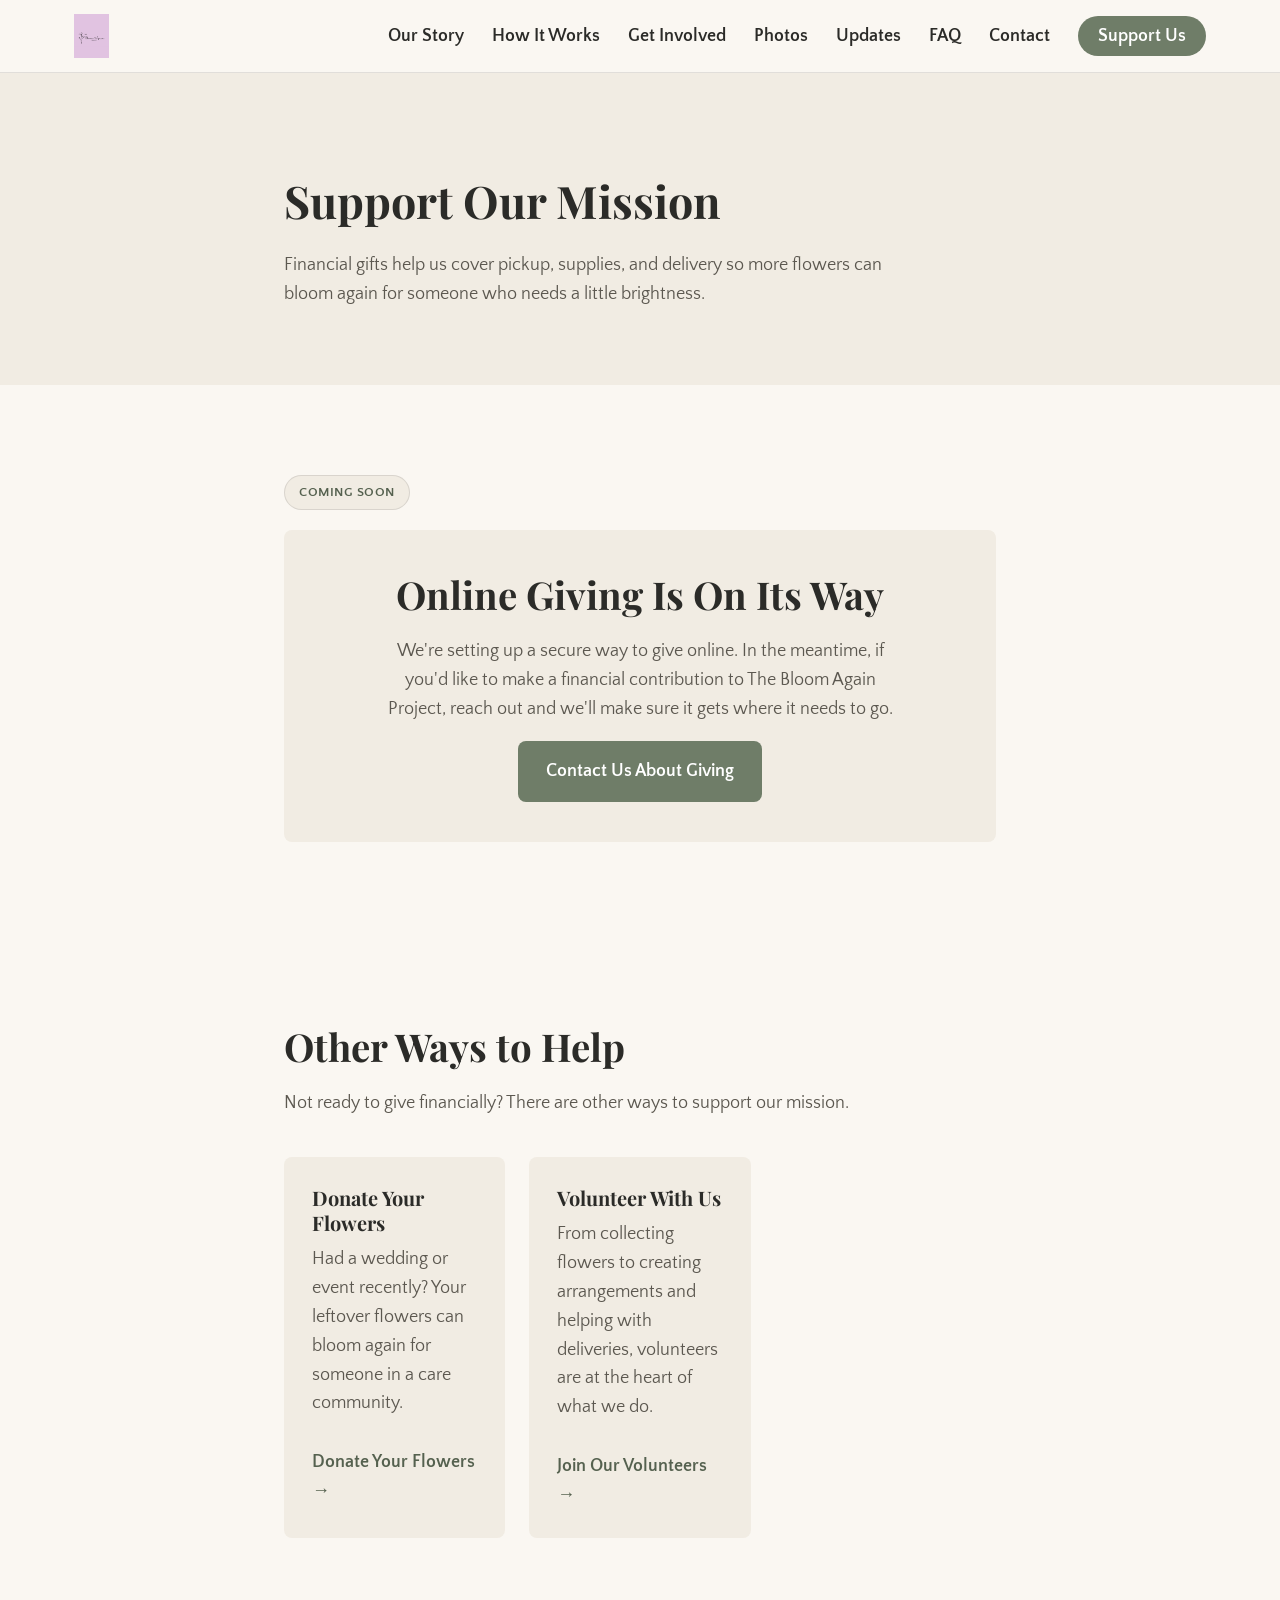
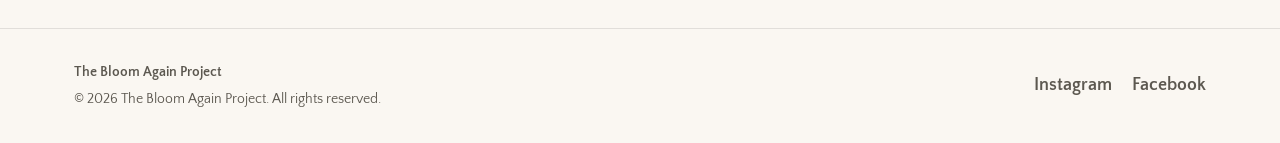
==== donate.html @ 2895359a "Add donate/photos/updates placeholder pages; update social links - New nav links (Photos, Updates, S" ====
<!DOCTYPE html>
<html lang="en">
<head>
  <meta charset="UTF-8">
  <meta name="viewport" content="width=device-width, initial-scale=1.0">
  <title>Support Us | The Bloom Again Project</title>
  <meta name="description" content="Financial support for The Bloom Again Project helps us collect and deliver repurposed flowers to hospice and care communities. Online giving is coming soon.">

  <meta property="og:type" content="website">
  <meta property="og:title" content="Support Us | The Bloom Again Project">
  <meta property="og:description" content="Financial support for The Bloom Again Project helps us collect and deliver repurposed flowers to hospice and care communities.">
  <meta property="og:image" content="images/og-image.png">
  <meta name="twitter:card" content="summary_large_image">

  <link rel="icon" href="images/favicon.png">

  <link rel="preconnect" href="https://fonts.googleapis.com">
  <link rel="preconnect" href="https://fonts.gstatic.com" crossorigin>
  <link href="https://fonts.googleapis.com/css2?family=Playfair+Display:wght@400;700&family=Quattrocento+Sans:ital,wght@0,400;0,700;1,400;1,700&display=swap" rel="stylesheet">

  <link rel="stylesheet" href="css/styles.css">
</head>
<body>
  <a class="skip-link" href="#main">Skip to main content</a>

  <header class="site-header" id="top">
    <div class="header-inner container">
      <a class="logo" href="index.html">
        <img src="images/logo.png" alt="The Bloom Again Project">
      </a>

      <nav class="main-nav" aria-label="Primary">
        <ul>
          <li><a href="index.html#our-story">Our Story</a></li>
          <li><a href="index.html#how-it-works">How It Works</a></li>
          <li><a href="index.html#get-involved">Get Involved</a></li>
          <li><a href="photos.html">Photos</a></li>
          <li><a href="updates.html">Updates</a></li>
          <li><a href="index.html#faq">FAQ</a></li>
          <li><a href="index.html#contact">Contact</a></li>
          <li><a class="nav-cta" href="donate.html" aria-current="page">Support Us</a></li>
        </ul>
      </nav>

      <button class="nav-toggle" type="button" aria-expanded="false" aria-controls="mobile-nav" aria-label="Open menu">
        <span></span><span></span><span></span>
      </button>
    </div>

    <nav id="mobile-nav" class="mobile-nav" aria-label="Mobile" hidden>
      <ul>
        <li><a href="index.html#our-story">Our Story</a></li>
        <li><a href="index.html#how-it-works">How It Works</a></li>
        <li><a href="index.html#get-involved">Get Involved</a></li>
        <li><a href="photos.html">Photos</a></li>
        <li><a href="updates.html">Updates</a></li>
        <li><a href="index.html#faq">FAQ</a></li>
        <li><a href="index.html#contact">Contact</a></li>
        <li><a class="nav-cta" href="donate.html" aria-current="page">Support Us</a></li>
      </ul>
    </nav>
  </header>

  <main id="main">
    <section class="page-hero">
      <div class="container-small">
        <h1>Support Our Mission</h1>
        <p class="section-lead">Financial gifts help us cover pickup, supplies, and delivery so more flowers can bloom again for someone who needs a little brightness.</p>
      </div>
    </section>

    <section class="donate-status">
      <div class="container-small">
        <span class="coming-soon">Coming Soon</span>
        <div class="placeholder-card">
          <h2>Online Giving Is On Its Way</h2>
          <p>We're setting up a secure way to give online. In the meantime, if you'd like to make a financial contribution to The Bloom Again Project, reach out and we'll make sure it gets where it needs to go.</p>
          <a class="btn btn-primary" href="mailto:thebloomagainproject@gmail.com?subject=Financial%20Donation%20Inquiry">Contact Us About Giving</a>
        </div>
      </div>
    </section>

    <section class="involve">
      <div class="container-small">
        <h2>Other Ways to Help</h2>
        <p class="section-lead">Not ready to give financially? There are other ways to support our mission.</p>
        <div class="involve-grid">
          <article class="involve-card">
            <h3>Donate Your Flowers</h3>
            <p>Had a wedding or event recently? Your leftover flowers can bloom again for someone in a care community.</p>
            <a class="link-arrow" href="mailto:thebloomagainproject@gmail.com?subject=Flower%20Donation%20Inquiry">Donate Your Flowers →</a>
          </article>
          <article class="involve-card">
            <h3>Volunteer With Us</h3>
            <p>From collecting flowers to creating arrangements and helping with deliveries, volunteers are at the heart of what we do.</p>
            <a class="link-arrow" href="mailto:thebloomagainproject@gmail.com?subject=Volunteer%20Inquiry">Join Our Volunteers →</a>
          </article>
        </div>
      </div>
    </section>
  </main>

  <footer class="site-footer">
    <div class="container footer-inner">
      <div class="footer-brand">
        <strong>The Bloom Again Project</strong>
        <span>© 2026 The Bloom Again Project. All rights reserved.</span>
      </div>
      <ul class="social-links">
        <li><a href="https://www.instagram.com/bloom_again_project/" target="_blank" rel="noopener noreferrer">Instagram</a></li>
        <li><a href="https://www.facebook.com/p/The-Bloom-Again-Project-61579501516312/" target="_blank" rel="noopener noreferrer">Facebook</a></li>
      </ul>
    </div>
  </footer>

  <script src="js/main.js" defer></script>
</body>
</html>
---- css/styles.css ----
/* -------------------------------------------------------
   The Bloom Again Project — base styles
   ------------------------------------------------------- */

:root {
  --font-heading: 'Playfair Display', Georgia, serif;
  --font-body: 'Quattrocento Sans', -apple-system, BlinkMacSystemFont, Helvetica Neue, sans-serif;

  --color-bg: #faf7f2;
  --color-bg-alt: #f1ece3;
  --color-text: #2b2b28;
  --color-text-muted: #5c5850;
  --color-accent: #6f7d68;
  --color-accent-dark: #55614f;
  --color-on-accent: #ffffff;
  --color-border: rgba(43, 43, 40, 0.12);

  --radius: 8px;
  --shadow: 0 4px 16px rgba(0, 0, 0, 0.08);
  --max-width: 1180px;
  --max-width-small: 760px;
}

*,
*::before,
*::after {
  box-sizing: border-box;
}

html {
  scroll-behavior: smooth;
}

body {
  margin: 0;
  font-family: var(--font-body);
  font-size: 18px;
  line-height: 1.6;
  color: var(--color-text);
  background: var(--color-bg);
}

img {
  max-width: 100%;
  display: block;
}

h1, h2, h3 {
  font-family: var(--font-heading);
  line-height: 1.25;
  margin: 0 0 0.5em;
  color: var(--color-text);
}

h1 { font-size: clamp(2.2rem, 5vw, 3.4rem); }
h2 { font-size: clamp(1.8rem, 3.5vw, 2.4rem); }
h3 { font-size: 1.25rem; }

p { margin: 0 0 1em; }

a {
  color: var(--color-accent-dark);
}

.skip-link {
  position: absolute;
  left: -9999px;
  top: 0;
  background: var(--color-accent-dark);
  color: #fff;
  padding: 12px 20px;
  z-index: 1000;
  border-radius: 0 0 var(--radius) 0;
}
.skip-link:focus {
  left: 0;
}

.container {
  max-width: var(--max-width);
  margin: 0 auto;
  padding: 0 24px;
}
.container-small {
  max-width: var(--max-width-small);
  margin: 0 auto;
  padding: 0 24px;
}

section {
  padding: 90px 0;
}
@media screen and (max-width: 780px) {
  section {
    padding: 60px 0;
  }
}

.section-lead {
  color: var(--color-text-muted);
  font-size: 1.1rem;
  max-width: 620px;
}

/* Buttons / links -------------------------------------------------- */

.btn {
  display: inline-block;
  font-family: var(--font-body);
  font-weight: 700;
  text-decoration: none;
  padding: 16px 28px;
  border-radius: var(--radius);
  cursor: pointer;
}
.btn-primary {
  background: var(--color-accent);
  color: var(--color-on-accent);
}
.btn-primary:hover {
  background: var(--color-accent-dark);
}
.btn-secondary {
  background: transparent;
  color: var(--color-on-accent);
  border: 2px solid var(--color-on-accent);
}
.btn-secondary:hover {
  background: rgba(255, 255, 255, 0.15);
}

.link-arrow {
  display: inline-block;
  margin-top: 12px;
  font-weight: 700;
  text-decoration: none;
  color: var(--color-accent-dark);
}
.link-arrow:hover {
  text-decoration: underline;
}

.cta-group {
  display: flex;
  gap: 16px;
  flex-wrap: wrap;
  margin-top: 32px;
}
@media screen and (max-width: 460px) {
  .cta-group .btn {
    width: 100%;
    text-align: center;
  }
}

/* Header ------------------------------------------------------------ */

.site-header {
  position: sticky;
  top: 0;
  z-index: 100;
  background: var(--color-bg);
  border-bottom: 1px solid var(--color-border);
}
.header-inner {
  display: flex;
  align-items: center;
  justify-content: space-between;
  min-height: 72px;
}
.logo img {
  max-height: 44px;
  width: auto;
}
.main-nav ul {
  list-style: none;
  display: flex;
  gap: 28px;
  margin: 0;
  padding: 0;
}
.main-nav a {
  text-decoration: none;
  color: var(--color-text);
  font-weight: 700;
}
.main-nav a:hover {
  color: var(--color-accent-dark);
}
.main-nav a.nav-cta {
  background: var(--color-accent);
  color: var(--color-on-accent);
  padding: 10px 20px;
  border-radius: 999px;
}
.main-nav a.nav-cta:hover {
  background: var(--color-accent-dark);
  color: var(--color-on-accent);
}
.mobile-nav a.nav-cta {
  color: var(--color-accent-dark);
}

.nav-toggle {
  display: none;
  flex-direction: column;
  justify-content: space-between;
  width: 26px;
  height: 18px;
  background: none;
  border: none;
  cursor: pointer;
  padding: 0;
}
.nav-toggle span {
  display: block;
  height: 2px;
  background: var(--color-text);
  border-radius: 2px;
}

.mobile-nav {
  border-top: 1px solid var(--color-border);
  background: var(--color-bg);
}
.mobile-nav ul {
  list-style: none;
  margin: 0;
  padding: 12px 24px 20px;
  display: flex;
  flex-direction: column;
  gap: 4px;
}
.mobile-nav a {
  display: block;
  padding: 10px 0;
  text-decoration: none;
  color: var(--color-text);
  font-weight: 700;
}

@media screen and (max-width: 780px) {
  .main-nav { display: none; }
  .nav-toggle { display: flex; }
}
@media screen and (min-width: 781px) {
  .mobile-nav { display: none !important; }
}

/* Hero ---------------------------------------------------------------- */

.hero {
  position: relative;
  background-position: center;
  background-repeat: no-repeat;
  background-size: cover;
  padding: 160px 0;
  display: flex;
  align-items: center;
}
.hero-overlay {
  position: absolute;
  inset: 0;
  background: linear-gradient(180deg, rgba(20, 20, 18, 0.55), rgba(20, 20, 18, 0.35));
}
.hero-content {
  position: relative;
  color: #fff;
}
.hero-content h1 {
  color: #fff;
}
.hero-content .lead {
  font-size: 1.2rem;
  color: rgba(255, 255, 255, 0.92);
}
@media screen and (max-width: 780px) {
  .hero { padding: 110px 0; }
}

/* Our story ------------------------------------------------------------ */

.story {
  background: var(--color-bg);
}
.story p {
  color: var(--color-text-muted);
}

/* How it works ----------------------------------------------------------- */

.steps {
  background: var(--color-bg-alt);
}
.steps-list {
  list-style: none;
  margin: 48px 0 0;
  padding: 0;
  display: grid;
  grid-template-columns: repeat(2, 1fr);
  gap: 48px;
}
.step img {
  width: 100%;
  height: 220px;
  object-fit: cover;
  border-radius: var(--radius);
  margin-bottom: 20px;
  box-shadow: var(--shadow);
}
.step p {
  color: var(--color-text-muted);
}
@media screen and (max-width: 780px) {
  .steps-list { grid-template-columns: 1fr; gap: 36px; }
}

/* Get involved -------------------------------------------------------- */

.involve-grid {
  margin-top: 40px;
  display: grid;
  grid-template-columns: repeat(3, 1fr);
  gap: 24px;
}
.involve-card {
  background: var(--color-bg-alt);
  padding: 28px;
  border-radius: var(--radius);
}
.involve-card p {
  color: var(--color-text-muted);
}
@media screen and (max-width: 780px) {
  .involve-grid { grid-template-columns: 1fr; }
}

/* Gallery / slideshow --------------------------------------------------- */

.gallery {
  background: var(--color-bg);
}
.gallery-intro {
  margin-bottom: 40px;
}
.slideshow {
  position: relative;
  max-width: 900px;
  margin: 0 auto;
  padding: 0 24px;
}
.slide-track {
  position: relative;
  border-radius: var(--radius);
  overflow: hidden;
  box-shadow: var(--shadow);
  background: var(--color-bg-alt);
}
.slide {
  display: none;
  margin: 0;
}
.slide.is-active {
  display: block;
}
.slide img {
  width: 100%;
  max-height: 560px;
  object-fit: cover;
}
.slide figcaption {
  padding: 16px 20px;
  font-family: var(--font-heading);
  font-size: 1.1rem;
  color: var(--color-text);
}
.slide-count {
  color: var(--color-text-muted);
  font-family: var(--font-body);
  font-size: 0.9rem;
  margin-right: 10px;
}
.slide-btn {
  position: absolute;
  top: 50%;
  transform: translateY(-50%);
  width: 44px;
  height: 44px;
  border-radius: 50%;
  border: none;
  background: rgba(0, 0, 0, 0.45);
  color: #fff;
  font-size: 1.1rem;
  cursor: pointer;
  z-index: 2;
}
.slide-btn:hover {
  background: rgba(0, 0, 0, 0.7);
}
.slide-btn.prev { left: 8px; }
.slide-btn.next { right: 8px; }

/* FAQ ------------------------------------------------------------------- */

.faq {
  background: var(--color-bg-alt);
}
.question {
  padding: 18px 0;
  border-top: 1px solid var(--color-border);
}
.question:last-of-type {
  border-bottom: 1px solid var(--color-border);
}
.question summary {
  font-weight: 700;
  cursor: pointer;
  font-family: var(--font-heading);
  font-size: 1.05rem;
}
.question p {
  margin-top: 14px;
  color: var(--color-text-muted);
}

/* Final CTA --------------------------------------------------------------- */

.final-cta {
  background: var(--color-accent);
  color: #fff;
  text-align: left;
}
.final-cta h2,
.final-cta p {
  color: #fff;
}
.final-cta .btn-primary {
  background: #fff;
  color: var(--color-accent-dark);
  margin-top: 20px;
}
.final-cta .btn-primary:hover {
  background: rgba(255, 255, 255, 0.85);
}

/* Contact ------------------------------------------------------------------ */

.contact {
  background: var(--color-bg);
  text-align: center;
}
.contact .btn {
  margin-top: 12px;
}
.social-links {
  list-style: none;
  display: flex;
  justify-content: center;
  gap: 20px;
  margin: 24px 0 0;
  padding: 0;
}
.social-links a {
  color: var(--color-text-muted);
  text-decoration: none;
  font-weight: 700;
}
.social-links a:hover {
  color: var(--color-accent-dark);
}

/* Subpages (Photos / Updates / Donate) ------------------------------------- */

.page-hero {
  background: var(--color-bg-alt);
  text-align: left;
  padding: 100px 0 60px;
}
.page-hero h1 {
  font-size: clamp(2rem, 4.5vw, 2.8rem);
}
.page-hero .section-lead {
  max-width: 620px;
}

.coming-soon {
  display: inline-block;
  font-family: var(--font-body);
  font-size: 0.8rem;
  font-weight: 700;
  letter-spacing: 0.04em;
  text-transform: uppercase;
  color: var(--color-accent-dark);
  background: var(--color-bg-alt);
  border: 1px solid var(--color-border);
  border-radius: 999px;
  padding: 6px 14px;
  margin-bottom: 20px;
}

.placeholder-card {
  background: var(--color-bg-alt);
  border-radius: var(--radius);
  padding: 40px;
  text-align: center;
}
.placeholder-card p {
  color: var(--color-text-muted);
  max-width: 520px;
  margin-left: auto;
  margin-right: auto;
}

/* Photos page ---------------------------------------------------------------- */

.photo-grid {
  margin-top: 40px;
  display: grid;
  grid-template-columns: repeat(3, 1fr);
  gap: 24px;
}
.photo-tile {
  border-radius: var(--radius);
  overflow: hidden;
  box-shadow: var(--shadow);
}
.photo-tile img {
  width: 100%;
  height: 220px;
  object-fit: cover;
}
.photo-tile.is-placeholder {
  height: 220px;
  display: flex;
  align-items: center;
  justify-content: center;
  background: var(--color-bg-alt);
  border: 1px dashed var(--color-border);
  box-shadow: none;
  color: var(--color-text-muted);
  font-family: var(--font-heading);
  text-align: center;
  padding: 24px;
}
@media screen and (max-width: 780px) {
  .photo-grid { grid-template-columns: repeat(2, 1fr); }
}
@media screen and (max-width: 480px) {
  .photo-grid { grid-template-columns: 1fr; }
}

/* Updates page ---------------------------------------------------------------- */

.updates-grid {
  margin-top: 40px;
  display: grid;
  grid-template-columns: repeat(2, 1fr);
  gap: 24px;
}
.update-card {
  background: var(--color-bg-alt);
  padding: 28px;
  border-radius: var(--radius);
}
.update-card .update-date {
  display: block;
  color: var(--color-text-muted);
  font-size: 0.85rem;
  margin-bottom: 8px;
}
.update-card p {
  color: var(--color-text-muted);
}
@media screen and (max-width: 780px) {
  .updates-grid { grid-template-columns: 1fr; }
}

/* Donate page ------------------------------------------------------------------ */

.donate-options {
  margin-top: 40px;
  display: grid;
  grid-template-columns: repeat(2, 1fr);
  gap: 24px;
}
@media screen and (max-width: 780px) {
  .donate-options { grid-template-columns: 1fr; }
}

/* Footer --------------------------------------------------------------------- */

.site-footer {
  border-top: 1px solid var(--color-border);
  padding: 32px 0;
}
.footer-inner {
  display: flex;
  align-items: center;
  justify-content: space-between;
  flex-wrap: wrap;
  gap: 16px;
}
.footer-brand {
  display: flex;
  flex-direction: column;
  gap: 4px;
  color: var(--color-text-muted);
  font-size: 0.9rem;
}
.footer-inner .social-links {
  justify-content: flex-end;
  margin: 0;
}
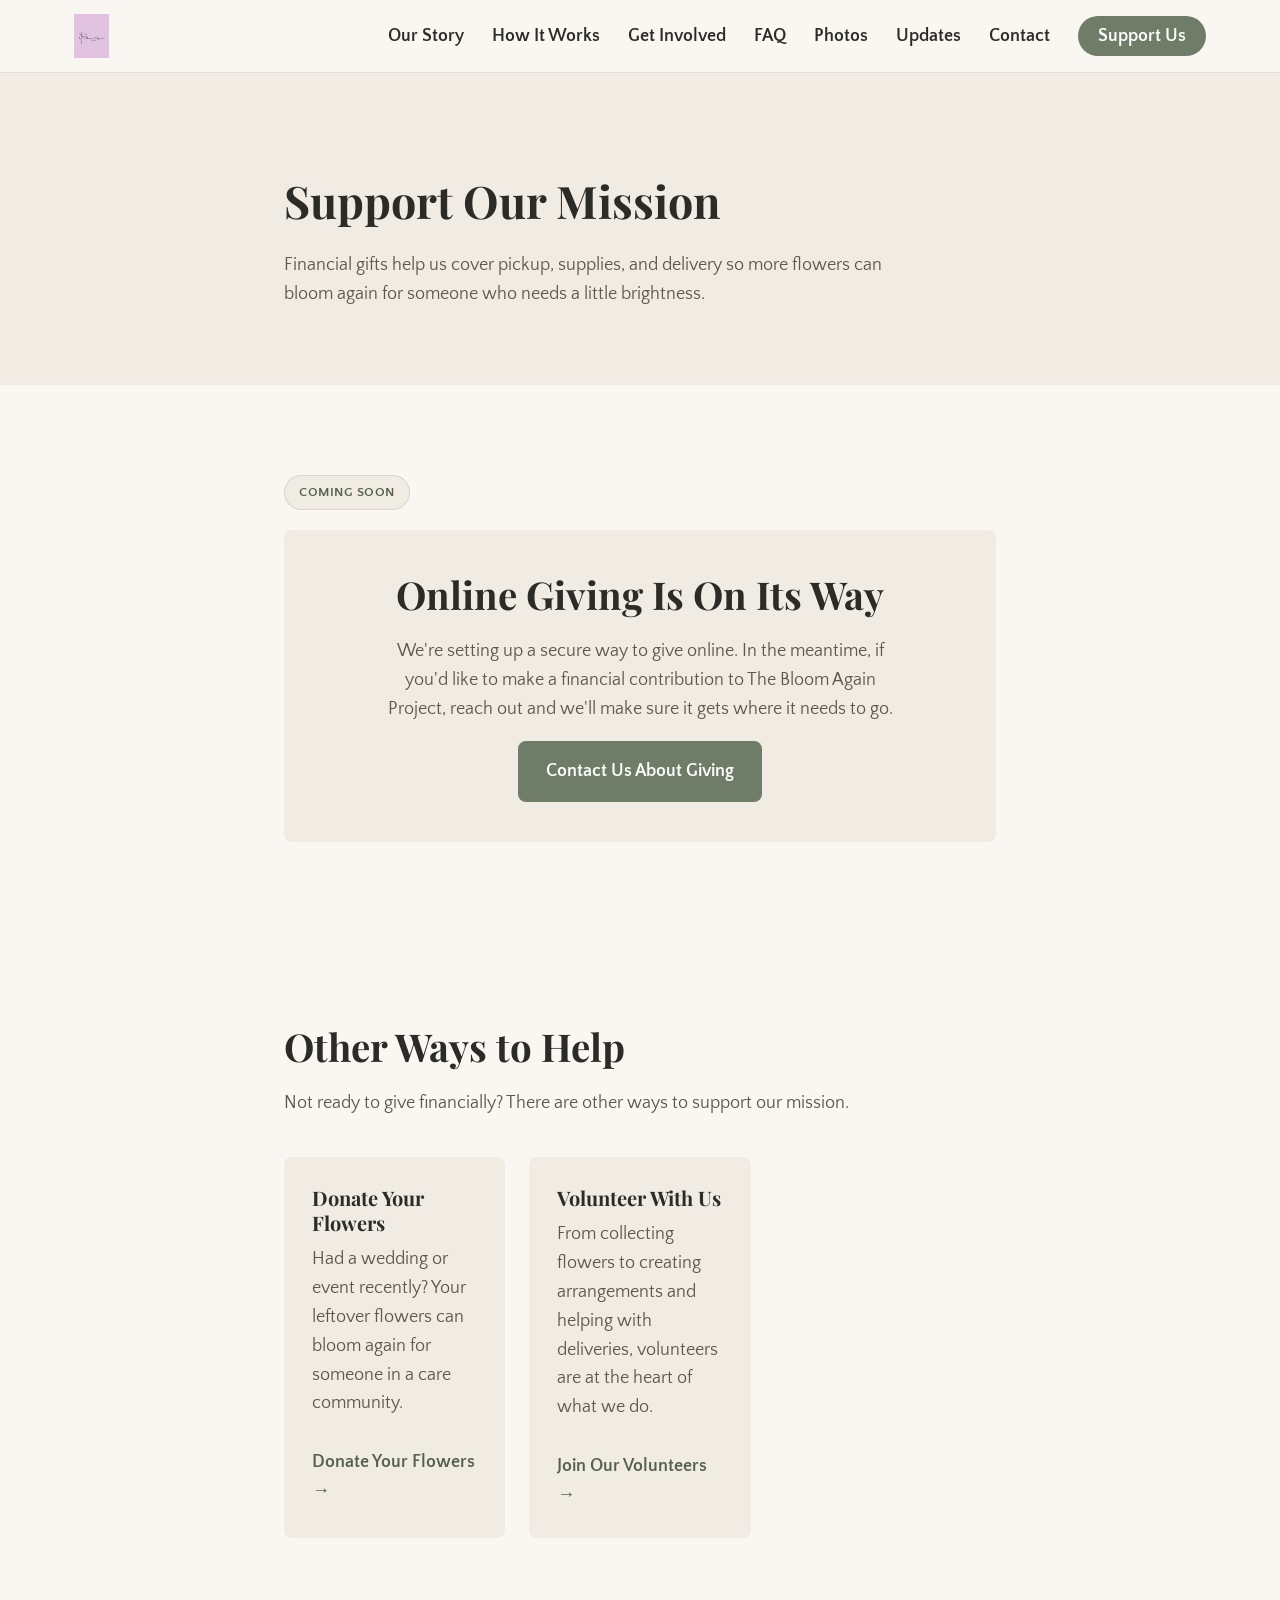
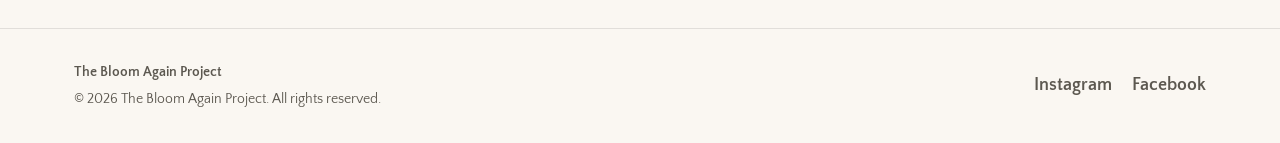
==== commit a45b7462: "Reorder nav: FAQ moves between Get Involved and Photos Matches the homepage's own section flow (Our " ====
--- a/donate.html
+++ b/donate.html
@@ -34,9 +34,9 @@
           <li><a href="index.html#our-story">Our Story</a></li>
           <li><a href="index.html#how-it-works">How It Works</a></li>
           <li><a href="index.html#get-involved">Get Involved</a></li>
+          <li><a href="index.html#faq">FAQ</a></li>
           <li><a href="photos.html">Photos</a></li>
           <li><a href="updates.html">Updates</a></li>
-          <li><a href="index.html#faq">FAQ</a></li>
           <li><a href="index.html#contact">Contact</a></li>
           <li><a class="nav-cta" href="donate.html" aria-current="page">Support Us</a></li>
         </ul>
@@ -52,9 +52,9 @@
         <li><a href="index.html#our-story">Our Story</a></li>
         <li><a href="index.html#how-it-works">How It Works</a></li>
         <li><a href="index.html#get-involved">Get Involved</a></li>
+        <li><a href="index.html#faq">FAQ</a></li>
         <li><a href="photos.html">Photos</a></li>
         <li><a href="updates.html">Updates</a></li>
-        <li><a href="index.html#faq">FAQ</a></li>
         <li><a href="index.html#contact">Contact</a></li>
         <li><a class="nav-cta" href="donate.html" aria-current="page">Support Us</a></li>
       </ul>
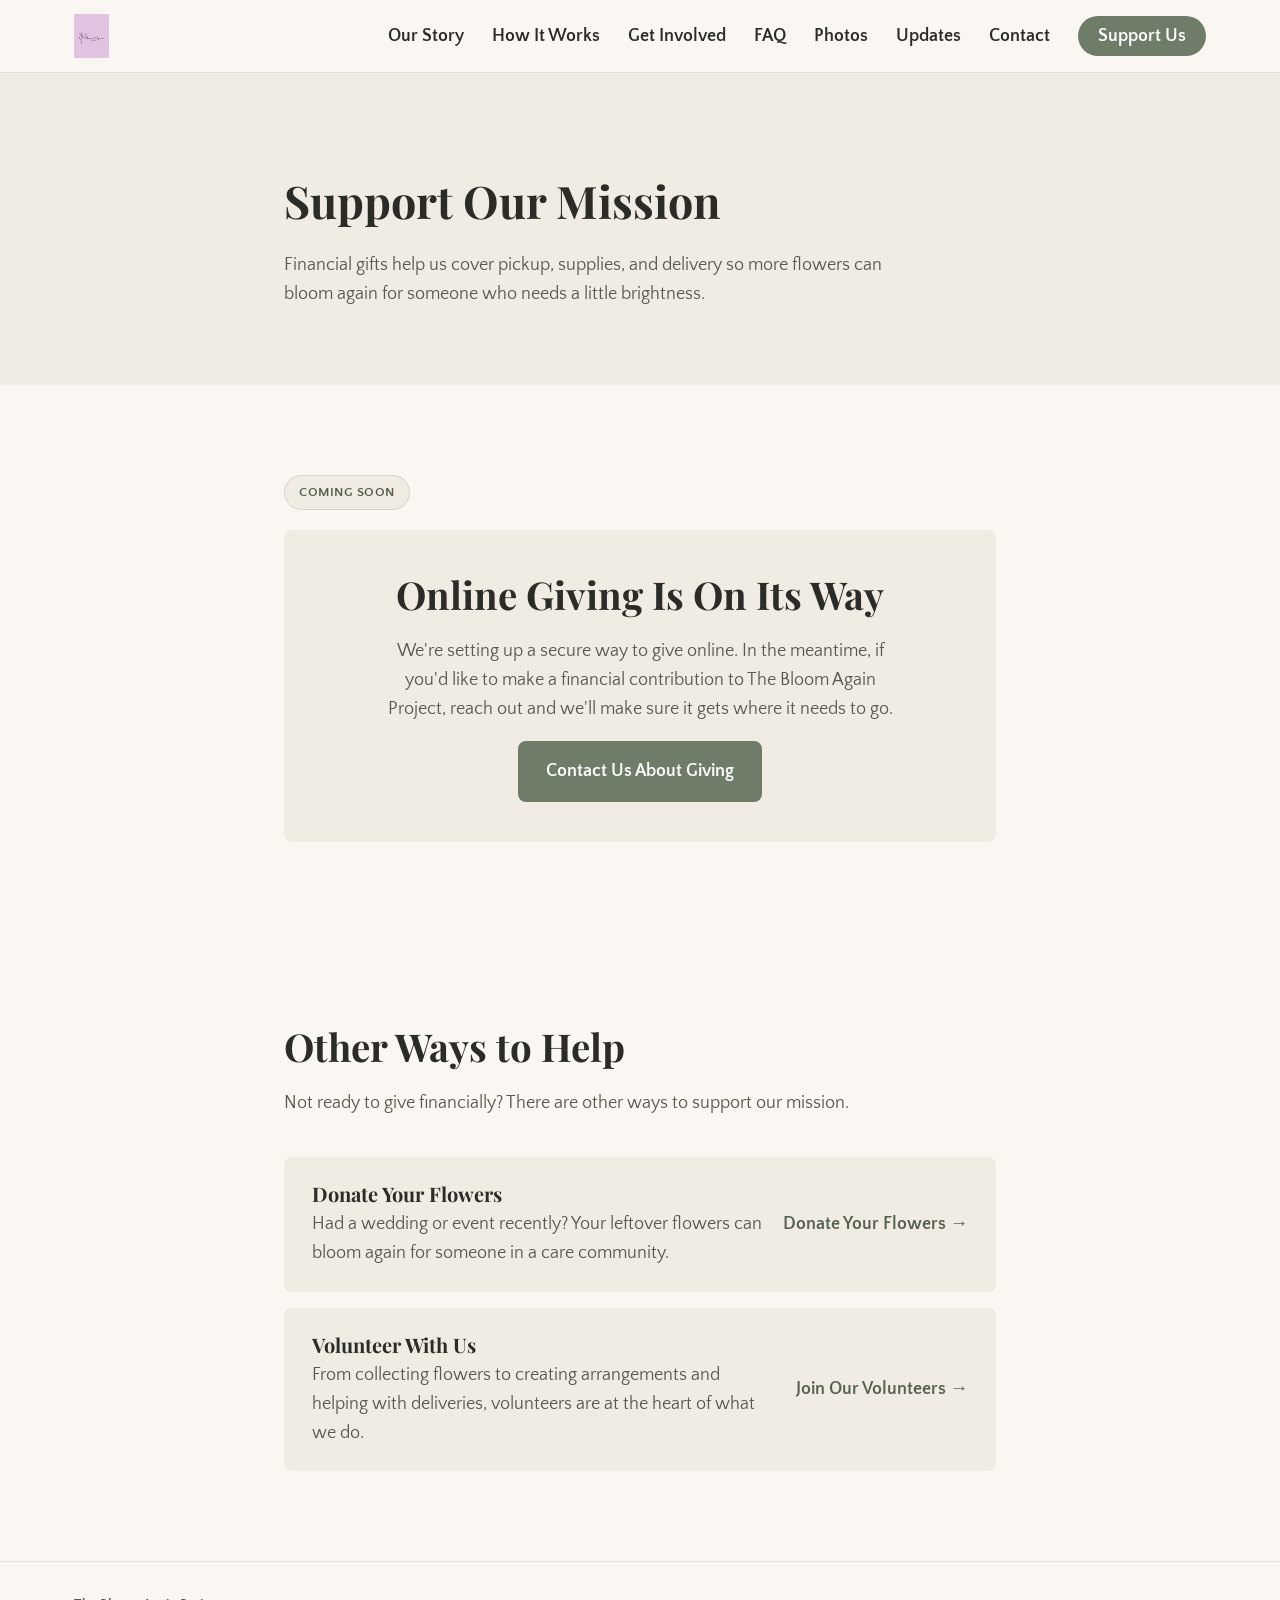
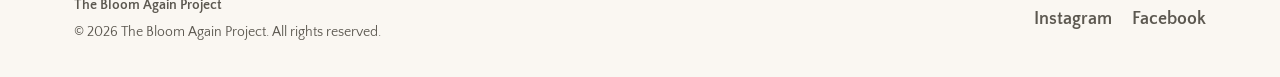
==== commit 15f2e08a: "Fix Get Involved cards: link no longer wraps mid-arrow Cards go full-width/horizontal (text left, li" ====
--- a/donate.html
+++ b/donate.html
@@ -86,13 +86,17 @@
         <p class="section-lead">Not ready to give financially? There are other ways to support our mission.</p>
         <div class="involve-grid">
           <article class="involve-card">
-            <h3>Donate Your Flowers</h3>
-            <p>Had a wedding or event recently? Your leftover flowers can bloom again for someone in a care community.</p>
+            <div class="involve-text">
+              <h3>Donate Your Flowers</h3>
+              <p>Had a wedding or event recently? Your leftover flowers can bloom again for someone in a care community.</p>
+            </div>
             <a class="link-arrow" href="mailto:thebloomagainproject@gmail.com?subject=Flower%20Donation%20Inquiry">Donate Your Flowers →</a>
           </article>
           <article class="involve-card">
-            <h3>Volunteer With Us</h3>
-            <p>From collecting flowers to creating arrangements and helping with deliveries, volunteers are at the heart of what we do.</p>
+            <div class="involve-text">
+              <h3>Volunteer With Us</h3>
+              <p>From collecting flowers to creating arrangements and helping with deliveries, volunteers are at the heart of what we do.</p>
+            </div>
             <a class="link-arrow" href="mailto:thebloomagainproject@gmail.com?subject=Volunteer%20Inquiry">Join Our Volunteers →</a>
           </article>
         </div>
--- a/css/styles.css
+++ b/css/styles.css
@@ -320,19 +320,33 @@
 .involve-grid {
   margin-top: 40px;
   display: grid;
-  grid-template-columns: repeat(3, 1fr);
-  gap: 24px;
+  grid-template-columns: 1fr;
+  gap: 16px;
 }
 .involve-card {
-  background: var(--color-bg-alt);
-  padding: 28px;
+  display: flex;
+  align-items: center;
+  justify-content: space-between;
+  flex-wrap: wrap;
+  gap: 20px;
+  background: var(--color-bg-alt);
+  padding: 24px 28px;
   border-radius: var(--radius);
 }
+.involve-card .involve-text {
+  flex: 1 1 320px;
+}
+.involve-card h3 {
+  margin-bottom: 4px;
+}
 .involve-card p {
-  color: var(--color-text-muted);
-}
-@media screen and (max-width: 780px) {
-  .involve-grid { grid-template-columns: 1fr; }
+  margin: 0;
+  color: var(--color-text-muted);
+}
+.involve-card .link-arrow {
+  margin-top: 0;
+  white-space: nowrap;
+  flex-shrink: 0;
 }
 
 /* Gallery / slideshow --------------------------------------------------- */
